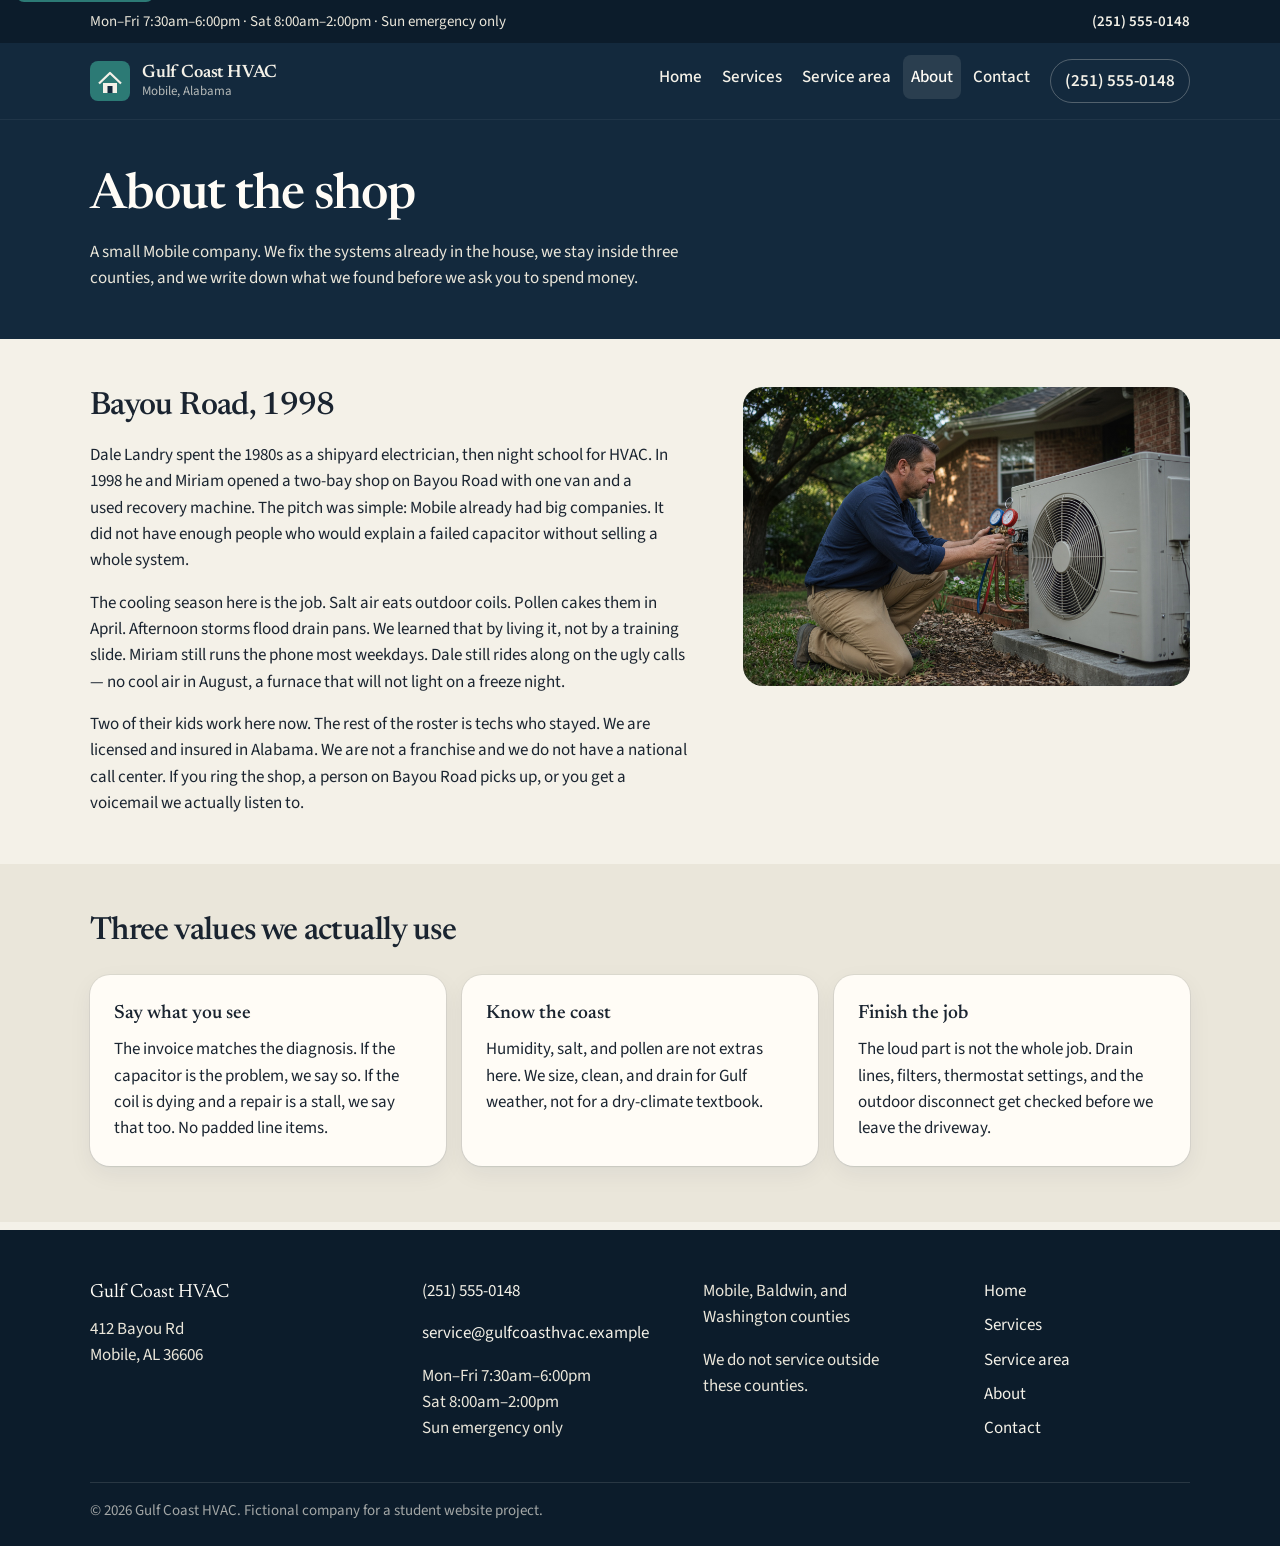
==== about.html @ 77c24635 "Add Gulf Coast HVAC static website" ====
<!DOCTYPE html>
<html lang="en">
<head>
  <meta charset="utf-8">
  <meta name="viewport" content="width=device-width, initial-scale=1">
  <title>About | Gulf Coast HVAC</title>
  <meta name="description" content="Gulf Coast HVAC is a fictional Mobile shop founded in 1998. Local techs, three values, and a Bayou Road address.">
  <link rel="icon" href="favicon.svg" type="image/svg+xml">
  <link rel="preconnect" href="https://fonts.googleapis.com">
  <link rel="preconnect" href="https://fonts.gstatic.com" crossorigin>
  <link href="https://fonts.googleapis.com/css2?family=Newsreader:opsz,wght@6..72,500;6..72,600&family=Source+Sans+3:ital,wght@0,400;0,500;0,600;1,400&display=swap" rel="stylesheet">
  <link rel="stylesheet" href="css/styles.css">
</head>
<body>
  <a class="skip-link" href="#main">Skip to content</a>

  <div class="topbar">
    <div class="wrap">
      <span>Mon–Fri 7:30am–6:00pm · Sat 8:00am–2:00pm · Sun emergency only</span>
      <a href="tel:+12515550148">(251) 555-0148</a>
    </div>
  </div>

  <header class="site-header">
    <div class="wrap header-inner">
      <a class="logo" href="index.html">
        <svg class="logo-mark" viewBox="0 0 40 40" aria-hidden="true" focusable="false">
          <rect width="40" height="40" rx="8" fill="#2c7a75"/>
          <path d="M9 22.5 L20 12 L31 22.5" fill="none" stroke="#f4f1e8" stroke-width="2.25" stroke-linejoin="round"/>
          <rect x="13" y="22" width="14" height="10" fill="#f4f1e8"/>
          <rect x="17.5" y="25" width="5" height="7" fill="#13293d"/>
        </svg>
        <span class="logo-text">
          <span class="logo-name">Gulf Coast HVAC</span>
          <span class="logo-place">Mobile, Alabama</span>
        </span>
      </a>
      <button class="menu-button" type="button" aria-expanded="false" aria-controls="site-nav">Menu</button>
      <nav id="site-nav" class="site-nav">
        <ul>
          <li><a href="index.html">Home</a></li>
          <li><a href="services.html">Services</a></li>
          <li><a href="service-area.html">Service area</a></li>
          <li><a href="about.html" class="is-current" aria-current="page">About</a></li>
          <li><a href="contact.html">Contact</a></li>
        </ul>
      </nav>
      <a class="header-phone" href="tel:+12515550148">(251) 555-0148</a>
    </div>
  </header>

  <main id="main">
    <header class="page-hero">
      <div class="wrap">
        <h1>About the shop</h1>
        <p>A small Mobile company. We fix the systems already in the house, we stay inside three counties, and we write down what we found before we ask you to spend money.</p>
      </div>
    </header>

    <section class="section">
      <div class="wrap split">
        <div>
          <h2>Bayou Road, 1998</h2>
          <p>Dale Landry spent the 1980s as a shipyard electrician, then night school for HVAC. In 1998 he and Miriam opened a two-bay shop on Bayou Road with one van and a used recovery machine. The pitch was simple: Mobile already had big companies. It did not have enough people who would explain a failed capacitor without selling a whole system.</p>
          <p>The cooling season here is the job. Salt air eats outdoor coils. Pollen cakes them in April. Afternoon storms flood drain pans. We learned that by living it, not by a training slide. Miriam still runs the phone most weekdays. Dale still rides along on the ugly calls — no cool air in August, a furnace that will not light on a freeze night.</p>
          <p>Two of their kids work here now. The rest of the roster is techs who stayed. We are licensed and insured in Alabama. We are not a franchise and we do not have a national call center. If you ring the shop, a person on Bayou Road picks up, or you get a voicemail we actually listen to.</p>
        </div>
        <figure>
          <img src="images/technician.jpg" alt="HVAC technician kneeling beside an outdoor air conditioner, checking copper lines with gauges" width="1728" height="1152">
        </figure>
      </div>
    </section>

    <section class="section section-alt">
      <div class="wrap">
        <h2>Three values we actually use</h2>
        <ul class="values">
          <li class="value">
            <strong>Say what you see</strong>
            <p>The invoice matches the diagnosis. If the capacitor is the problem, we say so. If the coil is dying and a repair is a stall, we say that too. No padded line items.</p>
          </li>
          <li class="value">
            <strong>Know the coast</strong>
            <p>Humidity, salt, and pollen are not extras here. We size, clean, and drain for Gulf weather, not for a dry-climate textbook.</p>
          </li>
          <li class="value">
            <strong>Finish the job</strong>
            <p>The loud part is not the whole job. Drain lines, filters, thermostat settings, and the outdoor disconnect get checked before we leave the driveway.</p>
          </li>
        </ul>
      </div>
    </section>
  </main>

  <footer class="site-footer">
    <div class="wrap footer-grid">
      <div>
        <p class="footer-name">Gulf Coast HVAC</p>
        <p>412 Bayou Rd<br>Mobile, AL 36606</p>
      </div>
      <div>
        <p><a href="tel:+12515550148">(251) 555-0148</a></p>
        <p><a href="mailto:service@gulfcoasthvac.example">service@gulfcoasthvac.example</a></p>
        <p>Mon–Fri 7:30am–6:00pm<br>Sat 8:00am–2:00pm<br>Sun emergency only</p>
      </div>
      <div>
        <p>Mobile, Baldwin, and Washington counties</p>
        <p>We do not service outside these counties.</p>
      </div>
      <div>
        <ul class="footer-nav">
          <li><a href="index.html">Home</a></li>
          <li><a href="services.html">Services</a></li>
          <li><a href="service-area.html">Service area</a></li>
          <li><a href="about.html">About</a></li>
          <li><a href="contact.html">Contact</a></li>
        </ul>
      </div>
    </div>
    <div class="wrap footer-copy">
      <p>© 2026 Gulf Coast HVAC. Fictional company for a student website project.</p>
    </div>
  </footer>

  <script src="js/main.js"></script>
</body>
</html>
---- css/styles.css ----
/* ============================================================
   Gulf Coast HVAC — site styles
   Palette: navy + off-white + one teal accent
   Layout is mobile-first. Bigger-screen rules sit in
   @media blocks near the bottom of each section.
   ============================================================ */

/* --- Tokens: change these to restyle the whole site --- */
:root {
  --navy: #13293d;
  --navy-dark: #0c1c2b;
  --paper: #f4f1e8;
  --paper-2: #eae6da;
  --ink: #1a2430;
  --muted: #5c6770;
  --accent: #2c7a75;
  --accent-dark: #236560;
  --white: #fffcf6;
  --danger: #8a2e2e;
  --ok: #1f5c45;

  --font-display: "Newsreader", "Iowan Old Style", Palatino, Georgia, serif;
  --font-body: "Source Sans 3", "Segoe UI", system-ui, sans-serif;

  --text-xs: 0.8125rem;
  --text-sm: 0.9375rem;
  --text-base: 1.0625rem;
  --text-lg: 1.2rem;
  --text-xl: clamp(1.5rem, 1.2rem + 1.2vw, 2rem);
  --text-2xl: clamp(2rem, 1.3rem + 2.4vw, 3.1rem);

  --space-1: 4px;
  --space-2: 8px;
  --space-3: 12px;
  --space-4: 16px;
  --space-5: 24px;
  --space-6: 32px;
  --space-7: 48px;
  --space-8: 64px;

  --radius-sm: 8px;
  --radius-md: 12px;
  --radius-lg: 20px;

  --shadow: 0 0 0 1px rgba(19, 41, 61, 0.06),
    0 1px 2px rgba(19, 41, 61, 0.06),
    0 8px 24px rgba(19, 41, 61, 0.06);

  --wrap: 1100px;
  --motion-quick: 150ms;
  --motion-fast: 250ms;
  --ease: cubic-bezier(0.22, 1, 0.36, 1);
}

/* --- Base --- */
*,
*::before,
*::after {
  box-sizing: border-box;
}

html {
  scroll-behavior: smooth;
  -webkit-font-smoothing: antialiased;
  -moz-osx-font-smoothing: grayscale;
}

body {
  margin: 0;
  font-family: var(--font-body);
  font-size: var(--text-base);
  line-height: 1.55;
  color: var(--ink);
  background: var(--paper);
}

img {
  max-width: 100%;
  height: auto;
  display: block;
  outline: 1px solid rgba(19, 41, 61, 0.1);
  outline-offset: -1px;
}

h1,
h2,
h3 {
  font-family: var(--font-display);
  font-weight: 550;
  line-height: 1.2;
  letter-spacing: -0.02em;
  text-wrap: balance;
  margin: 0 0 var(--space-4);
}

h1 {
  font-size: var(--text-2xl);
}

h2 {
  font-size: var(--text-xl);
}

h3 {
  font-size: 1.25rem;
}

p {
  margin: 0 0 var(--space-4);
  text-wrap: pretty;
}

p:last-child {
  margin-bottom: 0;
}

a {
  color: var(--accent-dark);
  text-decoration-thickness: 1px;
  text-underline-offset: 0.18em;
}

a:hover {
  color: var(--navy);
}

ul {
  margin: 0 0 var(--space-4);
  padding-left: 1.2em;
}

li {
  margin-bottom: var(--space-2);
}

:focus-visible {
  outline: 2px solid var(--accent);
  outline-offset: 3px;
}

button:not(:disabled),
[role="button"]:not(:disabled),
.btn {
  cursor: pointer;
}

/* --- Helpers --- */
.wrap {
  width: min(var(--wrap), calc(100% - 2rem));
  margin-inline: auto;
}

.skip-link {
  position: absolute;
  left: var(--space-4);
  top: -40px;
  z-index: 100;
  background: var(--accent);
  color: var(--white);
  padding: var(--space-2) var(--space-4);
  border-radius: var(--radius-sm);
}

.skip-link:focus {
  top: var(--space-4);
  color: var(--white);
}

.muted {
  color: var(--muted);
}

.kicker {
  display: block;
  font-family: var(--font-body);
  font-size: var(--text-xs);
  font-weight: 600;
  letter-spacing: 0.12em;
  text-transform: uppercase;
  color: var(--accent-dark);
  margin-bottom: var(--space-3);
}

/* --- Top bar (hours + phone) --- */
.topbar {
  background: var(--navy-dark);
  color: var(--paper-2);
  font-size: var(--text-sm);
}

.topbar .wrap {
  display: flex;
  flex-wrap: wrap;
  justify-content: space-between;
  gap: var(--space-2) var(--space-5);
  padding-block: 10px;
}

.topbar a {
  color: var(--paper);
  text-decoration: none;
  font-weight: 600;
}

.topbar a:hover {
  color: var(--white);
}

/* --- Header + nav --- */
.site-header {
  background: var(--navy);
  color: var(--paper);
  position: sticky;
  top: 0;
  z-index: 50;
  box-shadow: 0 1px 0 rgba(255, 255, 255, 0.06);
}

.header-inner {
  display: flex;
  flex-wrap: wrap;
  align-items: center;
  gap: var(--space-3);
  padding-block: var(--space-3);
}

.logo {
  display: flex;
  align-items: center;
  gap: var(--space-3);
  color: var(--paper);
  text-decoration: none;
  margin-right: auto;
  min-height: 44px;
}

.logo:hover {
  color: var(--white);
}

.logo-mark {
  width: 40px;
  height: 40px;
  flex-shrink: 0;
}

.logo-text {
  display: flex;
  flex-direction: column;
  line-height: 1.15;
}

.logo-name {
  font-family: var(--font-display);
  font-size: 1.125rem;
  font-weight: 600;
  letter-spacing: -0.01em;
}

.logo-place {
  font-size: var(--text-xs);
  color: rgba(244, 241, 232, 0.72);
}

.menu-button {
  appearance: none;
  border: 1px solid rgba(244, 241, 232, 0.28);
  background: transparent;
  color: var(--paper);
  font: inherit;
  font-weight: 600;
  font-size: var(--text-sm);
  min-height: 44px;
  padding: 0 14px;
  border-radius: var(--radius-sm);
}

.menu-button:hover {
  background: rgba(244, 241, 232, 0.08);
}

.site-nav {
  display: none;
  width: 100%;
}

.site-nav.is-open {
  display: block;
}

.site-nav ul {
  list-style: none;
  margin: 0;
  padding: var(--space-2) 0 var(--space-3);
}

.site-nav a {
  display: flex;
  align-items: center;
  min-height: 44px;
  padding: 0 var(--space-2);
  color: var(--paper);
  text-decoration: none;
  font-weight: 500;
  border-radius: var(--radius-sm);
}

.site-nav a:hover,
.site-nav a.is-current {
  background: rgba(244, 241, 232, 0.1);
  color: var(--white);
}

.header-phone {
  display: none;
}

/* --- Buttons --- */
.btn {
  display: inline-flex;
  align-items: center;
  justify-content: center;
  gap: var(--space-2);
  min-height: 48px;
  padding: 0 22px 0 20px;
  border-radius: 999px;
  font-family: var(--font-body);
  font-size: 1rem;
  font-weight: 600;
  text-decoration: none;
  border: 1px solid transparent;
  transition: background-color var(--motion-quick) var(--ease),
    color var(--motion-quick) var(--ease),
    border-color var(--motion-quick) var(--ease),
    transform var(--motion-quick) var(--ease);
}

.btn:active {
  transform: scale(0.96);
}

.btn-primary {
  background: var(--accent);
  color: var(--white);
}

.btn-primary:hover {
  background: var(--accent-dark);
  color: var(--white);
}

.btn-ghost {
  background: transparent;
  color: var(--paper);
  border-color: rgba(244, 241, 232, 0.45);
}

.btn-ghost:hover {
  background: rgba(244, 241, 232, 0.1);
  color: var(--white);
}

.btn-on-paper {
  background: var(--navy);
  color: var(--paper);
}

.btn-on-paper:hover {
  background: var(--navy-dark);
  color: var(--white);
}

.btn-row {
  display: flex;
  flex-wrap: wrap;
  gap: var(--space-3);
  margin-top: var(--space-5);
}

/* --- Hero --- */
.hero {
  position: relative;
  min-height: 28rem;
  display: grid;
  align-items: end;
  color: var(--paper);
  background: var(--navy-dark);
}

.hero img {
  position: absolute;
  inset: 0;
  width: 100%;
  height: 100%;
  object-fit: cover;
  outline: none;
}

.hero::after {
  content: "";
  position: absolute;
  inset: 0;
  background: rgba(12, 28, 43, 0.58);
}

.hero-content {
  position: relative;
  z-index: 1;
  padding-block: var(--space-8) 3.25rem;
  max-width: 38rem;
}

.hero .kicker {
  color: var(--paper-2);
}

.hero h1 {
  color: var(--white);
  margin-bottom: var(--space-4);
}

.hero .lede {
  font-size: var(--text-lg);
  color: var(--paper);
  max-width: 34rem;
}

.page-hero {
  background: var(--navy);
  color: var(--paper);
  padding-block: var(--space-7);
}

.page-hero h1 {
  color: var(--white);
  margin-bottom: var(--space-3);
}

.page-hero p {
  max-width: 40rem;
  color: var(--paper-2);
}

.page-hero.with-photo {
  position: relative;
  min-height: 16rem;
  display: grid;
  align-items: end;
  overflow: hidden;
}

.page-hero.with-photo img {
  position: absolute;
  inset: 0;
  width: 100%;
  height: 100%;
  object-fit: cover;
  outline: none;
}

.page-hero.with-photo::after {
  content: "";
  position: absolute;
  inset: 0;
  background: rgba(12, 28, 43, 0.62);
}

.page-hero.with-photo .wrap {
  position: relative;
  z-index: 1;
  padding-block: var(--space-7);
}

/* --- Sections --- */
.section {
  padding-block: var(--space-7);
}

.section-alt {
  background: var(--paper-2);
}

.section-head {
  margin-bottom: var(--space-6);
  max-width: 40rem;
}

/* --- Selling points --- */
.points {
  list-style: none;
  margin: 0;
  padding: 0;
  display: grid;
  gap: var(--space-4);
}

.point {
  background: var(--white);
  border-radius: var(--radius-lg);
  padding: var(--space-5);
  box-shadow: var(--shadow);
}

.point-icon {
  width: 40px;
  height: 40px;
  color: var(--accent);
  margin-bottom: var(--space-3);
}

.point h3 {
  margin-bottom: var(--space-2);
}

.point p {
  color: var(--muted);
  font-size: var(--text-sm);
}

/* --- Cards --- */
.card-grid {
  display: grid;
  gap: var(--space-4);
}

.card {
  background: var(--white);
  border-radius: var(--radius-lg);
  padding: var(--space-5);
  box-shadow: var(--shadow);
  display: flex;
  flex-direction: column;
  gap: var(--space-3);
}

.card h3 {
  margin: 0;
}

.card p {
  color: var(--muted);
  flex: 1;
}

.card a {
  font-weight: 600;
  text-decoration: none;
  color: var(--accent-dark);
}

.card a:hover {
  color: var(--navy);
}

/* --- Service blocks --- */
.service {
  display: grid;
  gap: var(--space-4);
  padding-block: var(--space-6);
  border-top: 1px solid rgba(19, 41, 61, 0.1);
}

.service:first-of-type {
  border-top: none;
  padding-top: 0;
}

.service h2 {
  margin-bottom: var(--space-3);
}

.service ul {
  margin: 0;
}

/* --- City lists --- */
.county-grid {
  display: grid;
  gap: var(--space-4);
}

.county {
  background: var(--white);
  border-radius: var(--radius-lg);
  padding: var(--space-5);
  box-shadow: var(--shadow);
}

.county h2 {
  font-size: 1.35rem;
  margin-bottom: var(--space-3);
}

.county ul {
  list-style: none;
  margin: 0;
  padding: 0;
  columns: 2;
  gap: var(--space-5);
}

.county li {
  margin: 0 0 var(--space-2);
  break-inside: avoid;
}

.notice {
  margin-top: var(--space-6);
  padding: var(--space-5);
  border-left: 4px solid var(--accent);
  background: var(--white);
  border-radius: 0 var(--radius-md) var(--radius-md) 0;
}

/* --- About --- */
.split {
  display: grid;
  gap: var(--space-5);
  align-items: start;
}

figure {
  margin: 0;
}

.split img {
  width: 100%;
  border-radius: var(--radius-lg);
}

.values {
  list-style: none;
  margin: var(--space-5) 0 0;
  padding: 0;
  display: grid;
  gap: var(--space-4);
}

.value {
  background: var(--white);
  border-radius: var(--radius-lg);
  padding: var(--space-5);
  box-shadow: var(--shadow);
}

.value strong {
  display: block;
  font-family: var(--font-display);
  font-size: 1.2rem;
  font-weight: 550;
  margin-bottom: var(--space-2);
}

/* --- Contact --- */
.contact-layout {
  display: grid;
  gap: var(--space-6);
}

.contact-panel {
  background: var(--white);
  border-radius: var(--radius-lg);
  padding: var(--space-5);
  box-shadow: var(--shadow);
}

.contact-panel h2 {
  font-size: 1.35rem;
}

.hours-list {
  list-style: none;
  margin: 0;
  padding: 0;
}

.hours-list li {
  display: flex;
  justify-content: space-between;
  gap: var(--space-4);
  padding: var(--space-2) 0;
  border-bottom: 1px solid rgba(19, 41, 61, 0.08);
}

.hours-list li:last-child {
  border-bottom: none;
}

.phone-xl {
  font-family: var(--font-display);
  font-size: clamp(1.6rem, 1.2rem + 1.5vw, 2.1rem);
  font-weight: 550;
  color: var(--navy);
  text-decoration: none;
}

.phone-xl:hover {
  color: var(--accent-dark);
}

/* --- Form --- */
.form-field {
  margin-bottom: var(--space-4);
}

.form-field label {
  display: block;
  font-weight: 600;
  font-size: var(--text-sm);
  margin-bottom: var(--space-2);
}

.req {
  color: var(--danger);
}

.form-field input,
.form-field select,
.form-field textarea {
  width: 100%;
  min-height: 48px;
  padding: 10px 12px;
  border: 1px solid rgba(19, 41, 61, 0.22);
  border-radius: var(--radius-sm);
  background: var(--white);
  color: var(--ink);
  font: inherit;
}

.form-field textarea {
  min-height: 120px;
  resize: vertical;
}

.form-field input:focus,
.form-field select:focus,
.form-field textarea:focus {
  outline: 2px solid var(--accent);
  outline-offset: 1px;
  border-color: var(--accent);
}

.form-error {
  background: #f8ecec;
  color: var(--danger);
  border-radius: var(--radius-sm);
  padding: var(--space-3) var(--space-4);
  margin-bottom: var(--space-4);
  font-weight: 600;
}

.form-thanks {
  background: var(--white);
  border-radius: var(--radius-lg);
  padding: var(--space-6);
  box-shadow: var(--shadow);
}

.form-thanks h2 {
  color: var(--ok);
}

/* --- Footer --- */
.site-footer {
  background: var(--navy-dark);
  color: var(--paper-2);
  padding-block: var(--space-7) var(--space-5);
  margin-top: var(--space-2);
}

.footer-grid {
  display: grid;
  gap: var(--space-5);
}

.site-footer a {
  color: var(--paper);
  text-decoration: none;
}

.site-footer a:hover {
  color: var(--white);
  text-decoration: underline;
}

.footer-name {
  font-family: var(--font-display);
  font-size: 1.2rem;
  color: var(--white);
  margin-bottom: var(--space-2);
}

.footer-nav {
  list-style: none;
  margin: 0;
  padding: 0;
}

.footer-copy {
  margin-top: var(--space-6);
  padding-top: var(--space-4);
  border-top: 1px solid rgba(244, 241, 232, 0.12);
  font-size: var(--text-sm);
  color: rgba(244, 241, 232, 0.65);
}

/* --- Desktop --- */
@media (min-width: 800px) {
  .menu-button {
    display: none;
  }

  .header-inner {
    flex-wrap: nowrap;
    padding-block: var(--space-3);
  }

  .site-nav {
    display: block;
    width: auto;
  }

  .site-nav ul {
    display: flex;
    gap: var(--space-1);
    padding: 0;
  }

  .header-phone {
    display: inline-flex;
    align-items: center;
    min-height: 44px;
    padding: 0 14px;
    color: var(--paper);
    text-decoration: none;
    font-weight: 600;
    border: 1px solid rgba(244, 241, 232, 0.28);
    border-radius: 999px;
  }

  .header-phone:hover {
    background: rgba(244, 241, 232, 0.1);
    color: var(--white);
  }

  .hero {
    min-height: 34rem;
  }

  .points {
    grid-template-columns: 1fr 1fr;
  }

  .card-grid {
    grid-template-columns: 1fr 1fr;
  }

  .county-grid {
    grid-template-columns: 1fr 1fr 1fr;
  }

  .split {
    grid-template-columns: 1.15fr 0.85fr;
    gap: var(--space-7);
  }

  .contact-layout {
    grid-template-columns: 0.9fr 1.1fr;
    align-items: start;
  }

  .footer-grid {
    grid-template-columns: 1.2fr 1fr 1fr 0.8fr;
  }

  .values {
    grid-template-columns: 1fr 1fr 1fr;
  }

  .service {
    grid-template-columns: 1fr 1fr;
    gap: var(--space-6);
    align-items: start;
  }
}

@media (min-width: 1100px) {
  .card-grid {
    grid-template-columns: 1fr 1fr 1fr 1fr;
  }
}

@media (prefers-reduced-motion: reduce) {
  html {
    scroll-behavior: auto;
  }

  *,
  *::before,
  *::after {
    transition: none !important;
    animation: none !important;
  }
}
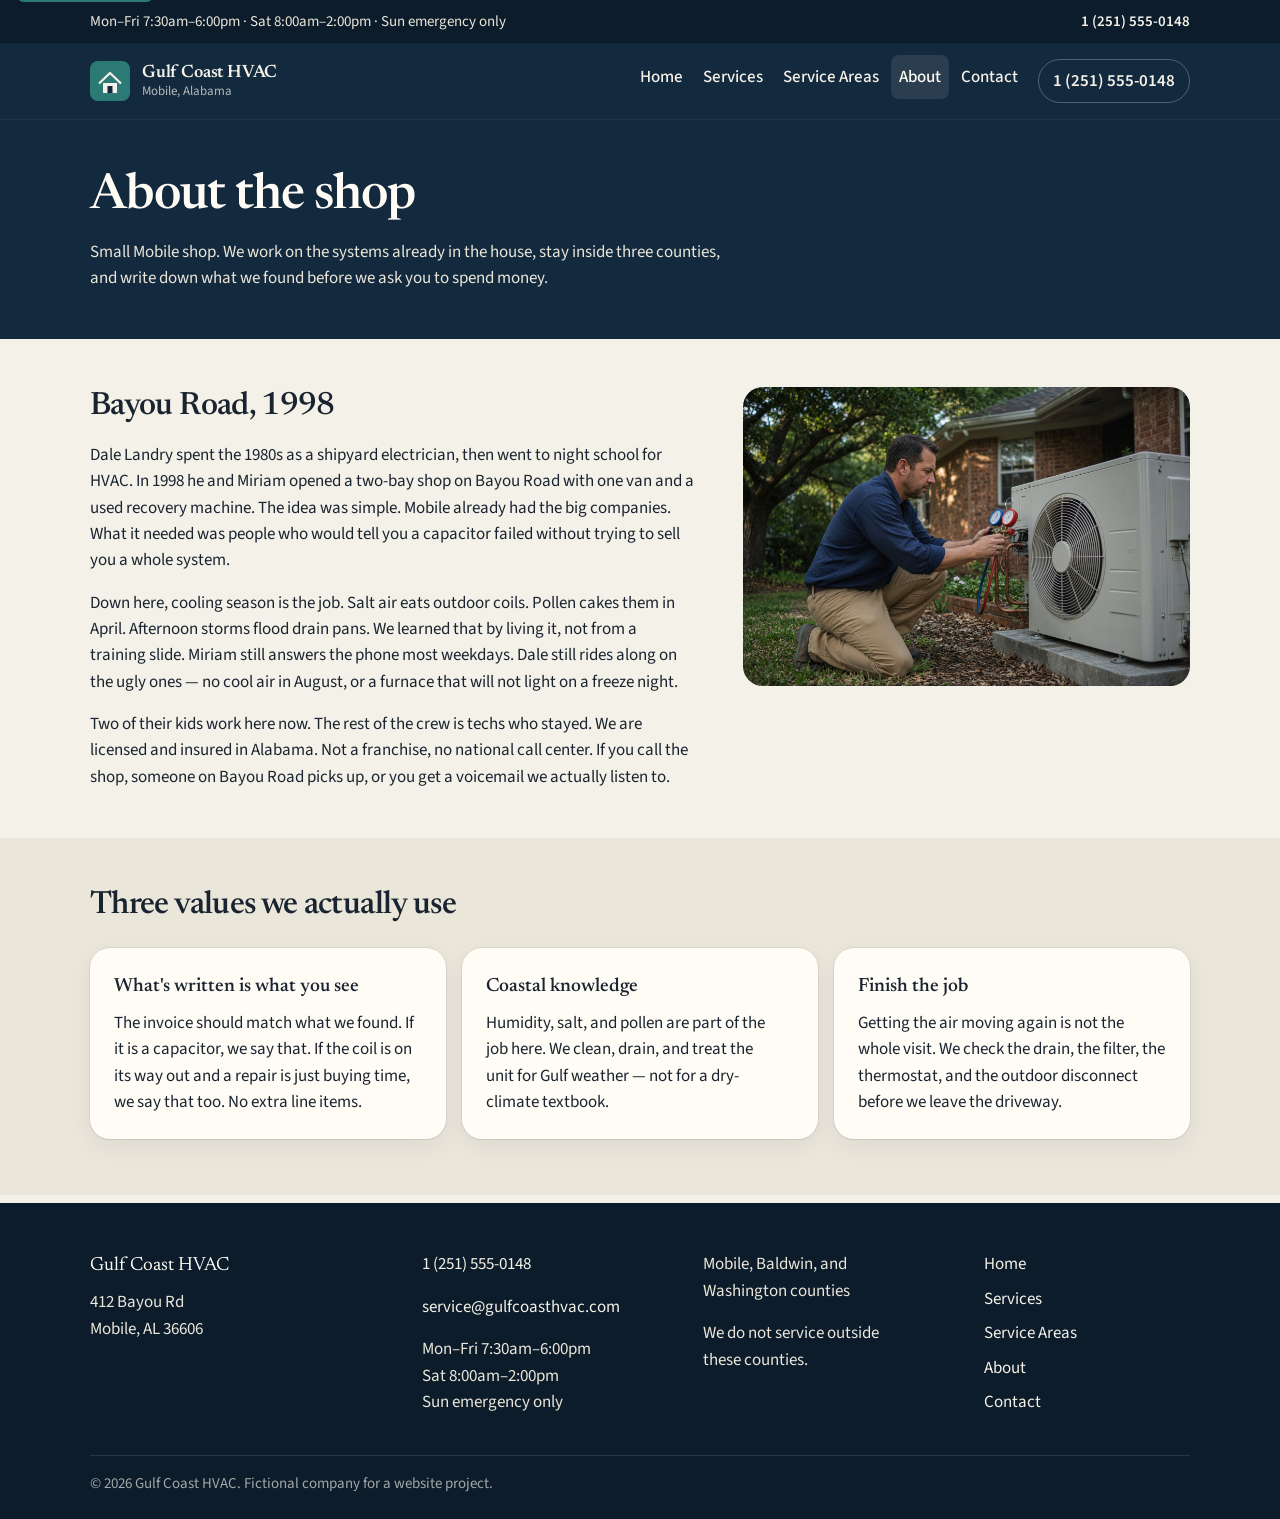
==== commit 42e0d1bc: "Revise contact info and enhance text clarity Updated contact details and improved text readability t" ====
--- a/about.html
+++ b/about.html
@@ -17,7 +17,7 @@
   <div class="topbar">
     <div class="wrap">
       <span>Mon–Fri 7:30am–6:00pm · Sat 8:00am–2:00pm · Sun emergency only</span>
-      <a href="tel:+12515550148">(251) 555-0148</a>
+      <a href="tel:+12515550148">1 (251) 555-0148</a>
     </div>
   </div>
 
@@ -40,12 +40,12 @@
         <ul>
           <li><a href="index.html">Home</a></li>
           <li><a href="services.html">Services</a></li>
-          <li><a href="service-area.html">Service area</a></li>
+          <li><a href="service-area.html">Service Areas</a></li>
           <li><a href="about.html" class="is-current" aria-current="page">About</a></li>
           <li><a href="contact.html">Contact</a></li>
         </ul>
       </nav>
-      <a class="header-phone" href="tel:+12515550148">(251) 555-0148</a>
+      <a class="header-phone" href="tel:+12515550148">1 (251) 555-0148</a>
     </div>
   </header>
 
@@ -53,7 +53,8 @@
     <header class="page-hero">
       <div class="wrap">
         <h1>About the shop</h1>
-        <p>A small Mobile company. We fix the systems already in the house, we stay inside three counties, and we write down what we found before we ask you to spend money.</p>
+        <p>Small Mobile shop. We work on the systems already in the house, stay inside three counties, 
+          and write down what we found before we ask you to spend money.</p>
       </div>
     </header>
 
@@ -61,9 +62,12 @@
       <div class="wrap split">
         <div>
           <h2>Bayou Road, 1998</h2>
-          <p>Dale Landry spent the 1980s as a shipyard electrician, then night school for HVAC. In 1998 he and Miriam opened a two-bay shop on Bayou Road with one van and a used recovery machine. The pitch was simple: Mobile already had big companies. It did not have enough people who would explain a failed capacitor without selling a whole system.</p>
-          <p>The cooling season here is the job. Salt air eats outdoor coils. Pollen cakes them in April. Afternoon storms flood drain pans. We learned that by living it, not by a training slide. Miriam still runs the phone most weekdays. Dale still rides along on the ugly calls — no cool air in August, a furnace that will not light on a freeze night.</p>
-          <p>Two of their kids work here now. The rest of the roster is techs who stayed. We are licensed and insured in Alabama. We are not a franchise and we do not have a national call center. If you ring the shop, a person on Bayou Road picks up, or you get a voicemail we actually listen to.</p>
+          <p>Dale Landry spent the 1980s as a shipyard electrician, then went to night school for HVAC. In 1998 he and Miriam opened a two-bay shop on Bayou Road with one van and a used recovery machine. The idea was simple. Mobile already had the big companies. 
+            What it needed was people who would tell you a capacitor failed without trying to sell you a whole system.</p>
+          <p>Down here, cooling season is the job. Salt air eats outdoor coils. Pollen cakes them in April. Afternoon storms flood drain pans. We learned that by living it, not from a training slide. Miriam still answers the phone most weekdays. 
+            Dale still rides along on the ugly ones — no cool air in August, or a furnace that will not light on a freeze night.</p>
+          <p>Two of their kids work here now. The rest of the crew is techs who stayed. We are licensed and insured in Alabama. Not a franchise, no national call center. 
+            If you call the shop, someone on Bayou Road picks up, or you get a voicemail we actually listen to.</p>
         </div>
         <figure>
           <img src="images/technician.jpg" alt="HVAC technician kneeling beside an outdoor air conditioner, checking copper lines with gauges" width="1728" height="1152">
@@ -76,16 +80,19 @@
         <h2>Three values we actually use</h2>
         <ul class="values">
           <li class="value">
-            <strong>Say what you see</strong>
-            <p>The invoice matches the diagnosis. If the capacitor is the problem, we say so. If the coil is dying and a repair is a stall, we say that too. No padded line items.</p>
+            <strong>What's written is what you see</strong>
+            <p>The invoice should match what we found. If it is a capacitor, we say that. 
+              If the coil is on its way out and a repair is just buying time, we say that too. No extra line items.</p>
           </li>
           <li class="value">
-            <strong>Know the coast</strong>
-            <p>Humidity, salt, and pollen are not extras here. We size, clean, and drain for Gulf weather, not for a dry-climate textbook.</p>
+            <strong>Coastal knowledge</strong>
+            <p>Humidity, salt, and pollen are part of the job here. 
+              We clean, drain, and treat the unit for Gulf weather — not for a dry-climate textbook.</p>
           </li>
           <li class="value">
             <strong>Finish the job</strong>
-            <p>The loud part is not the whole job. Drain lines, filters, thermostat settings, and the outdoor disconnect get checked before we leave the driveway.</p>
+            <p>Getting the air moving again is not the whole visit. 
+              We check the drain, the filter, the thermostat, and the outdoor disconnect before we leave the driveway.</p>
           </li>
         </ul>
       </div>
@@ -99,8 +106,8 @@
         <p>412 Bayou Rd<br>Mobile, AL 36606</p>
       </div>
       <div>
-        <p><a href="tel:+12515550148">(251) 555-0148</a></p>
-        <p><a href="mailto:service@gulfcoasthvac.example">service@gulfcoasthvac.example</a></p>
+        <p><a href="tel:+12515550148">1 (251) 555-0148</a></p>
+        <p><a href="mailto:service@gulfcoasthvac.com">service@gulfcoasthvac.com</a></p>
         <p>Mon–Fri 7:30am–6:00pm<br>Sat 8:00am–2:00pm<br>Sun emergency only</p>
       </div>
       <div>
@@ -111,14 +118,14 @@
         <ul class="footer-nav">
           <li><a href="index.html">Home</a></li>
           <li><a href="services.html">Services</a></li>
-          <li><a href="service-area.html">Service area</a></li>
+          <li><a href="service-area.html">Service Areas</a></li>
           <li><a href="about.html">About</a></li>
           <li><a href="contact.html">Contact</a></li>
         </ul>
       </div>
     </div>
     <div class="wrap footer-copy">
-      <p>© 2026 Gulf Coast HVAC. Fictional company for a student website project.</p>
+      <p>© 2026 Gulf Coast HVAC. Fictional company for a website project.</p>
     </div>
   </footer>
 
